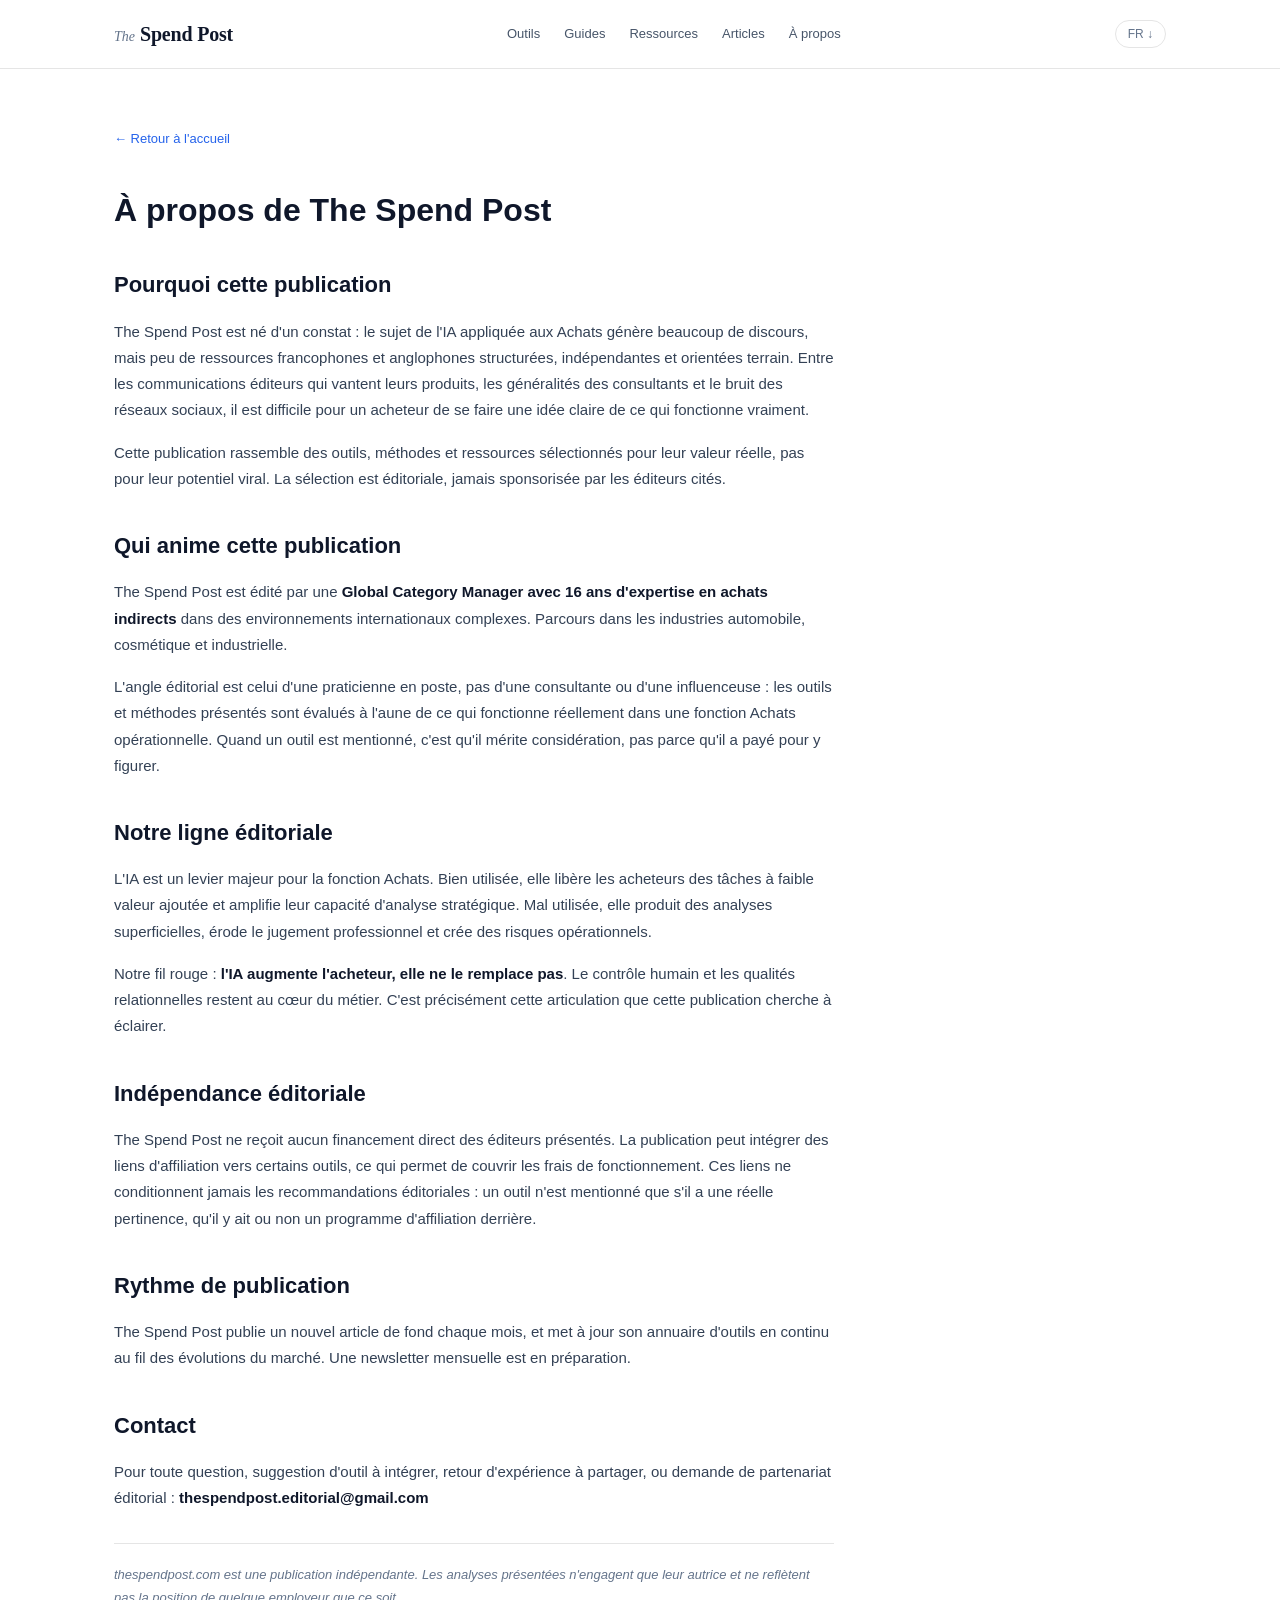
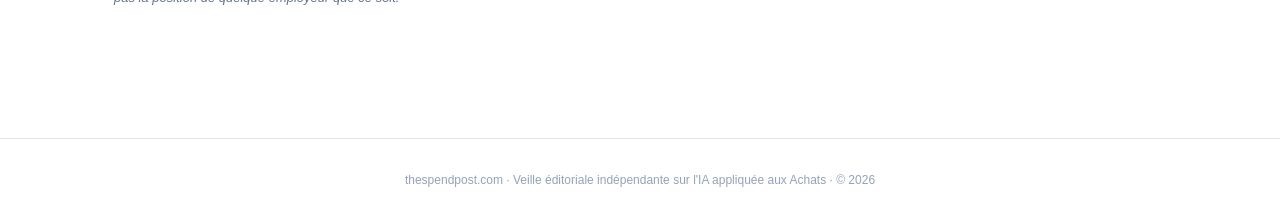
==== a-propos.html @ 8124572f "Initial site upload" ====
<!DOCTYPE html>
<html lang="fr">
<head>
  <meta charset="UTF-8">
  <meta name="viewport" content="width=device-width, initial-scale=1.0">
  <title>À propos &#124; The Spend Post</title>
  <meta name="description" content="The Spend Post est une veille éditoriale indépendante sur l'IA appliquée aux Achats, animée par une Global Category Manager avec 16 ans d'expérience.">
  <link rel="icon" type="image/svg+xml" href="favicon.svg">
  <link rel="stylesheet" href="style.css">
</head>
<body>
  <header class="header">
    <div class="container header-inner">
      <a href="index.html" class="logo-wrap">
        <span class="logo-the">The</span>
        <span class="logo-name">Spend Post</span>
      </a>
      <nav class="nav">
        <a href="outils.html">Outils</a>
        <a href="guides.html">Guides</a>
        <a href="ressources.html">Ressources</a>
        <a href="articles.html">Articles</a>
        <a href="a-propos.html">À propos</a>
      </nav>
      <button class="lang-toggle" onclick="toggleLang()">FR ↓</button>
    </div>
  </header>

  <main class="article-page">
    <div class="container">
      <a href="index.html" class="back-link">← Retour à l'accueil</a>
      <h1>À propos de The Spend Post</h1>

      <h2>Pourquoi cette publication</h2>
      <p>The Spend Post est né d'un constat : le sujet de l'IA appliquée aux Achats génère beaucoup de discours, mais peu de ressources francophones et anglophones structurées, indépendantes et orientées terrain. Entre les communications éditeurs qui vantent leurs produits, les généralités des consultants et le bruit des réseaux sociaux, il est difficile pour un acheteur de se faire une idée claire de ce qui fonctionne vraiment.</p>

      <p>Cette publication rassemble des outils, méthodes et ressources sélectionnés pour leur valeur réelle, pas pour leur potentiel viral. La sélection est éditoriale, jamais sponsorisée par les éditeurs cités.</p>

      <h2>Qui anime cette publication</h2>
      <p>The Spend Post est édité par une <strong>Global Category Manager avec 16 ans d'expertise en achats indirects</strong> dans des environnements internationaux complexes. Parcours dans les industries automobile, cosmétique et industrielle.</p>

      <p>L'angle éditorial est celui d'une praticienne en poste, pas d'une consultante ou d'une influenceuse : les outils et méthodes présentés sont évalués à l'aune de ce qui fonctionne réellement dans une fonction Achats opérationnelle. Quand un outil est mentionné, c'est qu'il mérite considération, pas parce qu'il a payé pour y figurer.</p>

      <h2>Notre ligne éditoriale</h2>
      <p>L'IA est un levier majeur pour la fonction Achats. Bien utilisée, elle libère les acheteurs des tâches à faible valeur ajoutée et amplifie leur capacité d'analyse stratégique. Mal utilisée, elle produit des analyses superficielles, érode le jugement professionnel et crée des risques opérationnels.</p>

      <p>Notre fil rouge : <strong>l'IA augmente l'acheteur, elle ne le remplace pas</strong>. Le contrôle humain et les qualités relationnelles restent au cœur du métier. C'est précisément cette articulation que cette publication cherche à éclairer.</p>

      <h2>Indépendance éditoriale</h2>
      <p>The Spend Post ne reçoit aucun financement direct des éditeurs présentés. La publication peut intégrer des liens d'affiliation vers certains outils, ce qui permet de couvrir les frais de fonctionnement. Ces liens ne conditionnent jamais les recommandations éditoriales : un outil n'est mentionné que s'il a une réelle pertinence, qu'il y ait ou non un programme d'affiliation derrière.</p>

      <h2>Rythme de publication</h2>
      <p>The Spend Post publie un nouvel article de fond chaque mois, et met à jour son annuaire d'outils en continu au fil des évolutions du marché. Une newsletter mensuelle est en préparation.</p>

      <h2>Contact</h2>
      <p>Pour toute question, suggestion d'outil à intégrer, retour d'expérience à partager, ou demande de partenariat éditorial : <strong>thespendpost.editorial@gmail.com</strong></p>

      <p style="font-size:13px;color:#64748b;font-style:italic;border-top:1px solid #e5e5e5;padding-top:20px;margin-top:32px;">thespendpost.com est une publication indépendante. Les analyses présentées n'engagent que leur autrice et ne reflètent pas la position de quelque employeur que ce soit.</p>

    </div>
  </main>

  <footer class="footer">
    <div class="container">
      thespendpost.com · Veille éditoriale indépendante sur l'IA appliquée aux Achats · © 2026
    </div>
  </footer>

  <script src="script.js"></script>
</body>
</html>
---- style.css ----
/* Reset & base */
* { box-sizing: border-box; margin: 0; padding: 0; }
body {
  font-family: -apple-system, BlinkMacSystemFont, 'Segoe UI', Roboto, sans-serif;
  color: #1a1a1a;
  line-height: 1.6;
  background: #ffffff;
}
.container { max-width: 1100px; margin: 0 auto; padding: 0 24px; }
a { color: inherit; text-decoration: none; }

/* Header */
.header {
  padding: 18px 0;
  border-bottom: 1px solid #e5e5e5;
  background: #fff;
  position: sticky;
  top: 0;
  z-index: 50;
}
.header-inner {
  display: flex;
  justify-content: space-between;
  align-items: center;
  gap: 24px;
}
.logo-wrap { display: flex; align-items: baseline; gap: 5px; text-decoration: none; }
.logo-the { font-family: Georgia, 'Times New Roman', serif; font-style: italic; font-size: 14px; color: #64748b; font-weight: 400; }
.logo-name { font-family: Georgia, 'Times New Roman', serif; font-size: 20px; font-weight: 700; color: #0f172a; letter-spacing: -0.01em; }
.nav { display: flex; gap: 24px; font-size: 13px; }
.nav a { color: #475569; transition: color 0.2s; }
.nav a:hover { color: #0f172a; }
.lang-toggle {
  font-size: 12px;
  color: #64748b;
  cursor: pointer;
  padding: 6px 12px;
  border: 1px solid #e5e5e5;
  border-radius: 99px;
  background: white;
}

/* Hero */
.hero { padding: 72px 0 48px; text-align: center; border-bottom: 1px solid #f1f5f9; }
.hero-eyebrow {
  font-size: 11px;
  color: #2563eb;
  text-transform: uppercase;
  letter-spacing: 0.12em;
  font-weight: 600;
  margin-bottom: 16px;
}
.hero h1 {
  font-size: 40px;
  font-weight: 700;
  color: #0f172a;
  letter-spacing: -0.02em;
  line-height: 1.2;
  margin: 0 0 18px;
  max-width: 660px;
  margin-left: auto;
  margin-right: auto;
}
.hero h1 span { color: #2563eb; }
.hero-sub {
  font-size: 16px;
  color: #475569;
  max-width: 600px;
  margin: 0 auto 28px;
}
.hero-cta { display: inline-flex; gap: 12px; flex-wrap: wrap; justify-content: center; }
.btn-primary, .btn-secondary {
  padding: 12px 24px;
  border-radius: 8px;
  font-size: 14px;
  font-weight: 500;
  cursor: pointer;
  transition: all 0.2s;
  display: inline-block;
}
.btn-primary { background: #0f172a; color: white; border: 1px solid #0f172a; }
.btn-primary:hover { background: #1e293b; }
.btn-secondary { background: transparent; color: #0f172a; border: 1px solid #cbd5e1; }
.btn-secondary:hover { border-color: #0f172a; }

/* Values bar */
.values { padding: 40px 0; border-bottom: 1px solid #f1f5f9; }
.values-grid { display: grid; grid-template-columns: 1fr 1fr 1fr; gap: 24px; }
.value-item { text-align: center; }
.value-icon { font-size: 24px; margin-bottom: 10px; }
.value-title { font-size: 14px; font-weight: 600; color: #0f172a; margin-bottom: 6px; }
.value-desc { font-size: 12px; color: #64748b; line-height: 1.5; }

/* Sections */
.sections { padding: 56px 0 16px; }
.section-label {
  font-size: 11px;
  color: #64748b;
  text-transform: uppercase;
  letter-spacing: 0.1em;
  font-weight: 600;
  margin-bottom: 10px;
}
.section-title {
  font-size: 24px;
  font-weight: 700;
  color: #0f172a;
  margin: 0 0 28px;
  letter-spacing: -0.01em;
}

/* Category cards */
.cat-grid { display: grid; grid-template-columns: 1fr 1fr 1fr; gap: 16px; margin-bottom: 48px; }
.cat-card {
  padding: 20px;
  border: 1px solid #e5e5e5;
  border-radius: 12px;
  cursor: pointer;
  transition: all 0.2s;
  background: white;
  display: block;
}
.cat-card:hover { border-color: #0f172a; transform: translateY(-2px); }
.cat-count {
  font-size: 11px;
  color: #2563eb;
  font-weight: 600;
  text-transform: uppercase;
  letter-spacing: 0.08em;
}
.cat-name { font-size: 15px; font-weight: 600; color: #0f172a; margin: 6px 0; }
.cat-desc { font-size: 12px; color: #64748b; line-height: 1.5; }

/* Tools list */
.tools-list { display: flex; flex-direction: column; gap: 10px; }
.tool {
  display: grid;
  grid-template-columns: 50px 1fr auto;
  align-items: center;
  gap: 16px;
  padding: 16px 18px;
  border: 1px solid #e5e5e5;
  border-radius: 10px;
  background: white;
  cursor: pointer;
  transition: border-color 0.2s;
}
.tool:hover { border-color: #0f172a; }
.tool-logo {
  width: 44px;
  height: 44px;
  border-radius: 8px;
  background: linear-gradient(135deg, #dbeafe, #bfdbfe);
  display: flex;
  align-items: center;
  justify-content: center;
  font-size: 14px;
  font-weight: 700;
  color: #1e40af;
}
.tool-name { font-size: 14px; font-weight: 600; color: #0f172a; margin-bottom: 3px; }
.tool-desc { font-size: 12px; color: #64748b; }
.tool-tag {
  font-size: 10px;
  color: #2563eb;
  background: #eff6ff;
  padding: 5px 10px;
  border-radius: 99px;
  font-weight: 500;
}

/* Articles */
.articles-grid { display: grid; grid-template-columns: 1fr 1fr; gap: 16px; }
.article-card {
  padding: 20px;
  border: 1px solid #e5e5e5;
  border-radius: 12px;
  cursor: pointer;
  transition: border-color 0.2s;
  background: white;
  display: block;
}
.article-card:hover { border-color: #0f172a; }
.article-cat {
  font-size: 10px;
  color: #2563eb;
  text-transform: uppercase;
  letter-spacing: 0.08em;
  font-weight: 600;
}
.article-title {
  font-size: 15px;
  font-weight: 600;
  color: #0f172a;
  margin: 8px 0 10px;
  line-height: 1.4;
}
.article-excerpt { font-size: 12px; color: #64748b; line-height: 1.5; }

/* About */
.about {
  padding: 32px;
  background: #f8fafc;
  border-radius: 12px;
  margin: 32px 0;
  display: grid;
  grid-template-columns: 80px 1fr;
  gap: 24px;
  align-items: center;
}
.about-avatar {
  width: 80px;
  height: 80px;
  border-radius: 12px;
  background: #0f172a;
  display: flex;
  align-items: center;
  justify-content: center;
}
.about-title { font-size: 15px; font-weight: 600; color: #0f172a; margin-bottom: 8px; }
.about-text { font-size: 13px; color: #475569; line-height: 1.6; }

/* Footer */
.footer {
  padding: 32px 0;
  border-top: 1px solid #e5e5e5;
  margin-top: 56px;
  font-size: 12px;
  color: #94a3b8;
  text-align: center;
}

/* Article page styles */
.article-page { padding: 56px 0; }
.article-page h1 {
  font-size: 32px;
  font-weight: 700;
  color: #0f172a;
  margin: 16px 0 24px;
  line-height: 1.3;
  max-width: 760px;
}
.article-page h2 {
  font-size: 22px;
  font-weight: 700;
  color: #0f172a;
  margin: 36px 0 16px;
}
.article-page h3 {
  font-size: 17px;
  font-weight: 600;
  color: #0f172a;
  margin: 24px 0 12px;
}
.article-page p {
  font-size: 15px;
  color: #334155;
  line-height: 1.75;
  margin-bottom: 16px;
  max-width: 720px;
}
.article-page ul, .article-page ol {
  margin: 16px 0 16px 24px;
  font-size: 15px;
  color: #334155;
  line-height: 1.75;
  max-width: 720px;
}
.article-page li { margin-bottom: 8px; }
.article-page strong { color: #0f172a; font-weight: 600; }
.article-page .prompt-box {
  background: #f1f5f9;
  border-left: 3px solid #2563eb;
  padding: 16px 20px;
  margin: 16px 0;
  font-family: 'Courier New', monospace;
  font-size: 13px;
  color: #1e293b;
  border-radius: 4px;
  max-width: 720px;
  white-space: pre-wrap;
}
.article-meta {
  font-size: 12px;
  color: #64748b;
  margin-bottom: 12px;
}
.back-link {
  display: inline-block;
  font-size: 13px;
  color: #2563eb;
  margin-bottom: 24px;
}

/* Tool detail page */
.tool-page-header {
  padding: 40px 0 32px;
  border-bottom: 1px solid #e5e5e5;
}
.tool-card-detail {
  padding: 24px;
  border: 1px solid #e5e5e5;
  border-radius: 12px;
  background: white;
  margin-bottom: 16px;
}
.tool-card-detail h3 {
  font-size: 18px;
  font-weight: 600;
  color: #0f172a;
  margin-bottom: 6px;
}
.tool-card-detail .tool-meta {
  font-size: 12px;
  color: #64748b;
  margin-bottom: 12px;
}
.tool-card-detail p {
  font-size: 14px;
  color: #334155;
  line-height: 1.6;
  margin-bottom: 10px;
}
.tool-cta {
  display: inline-block;
  margin-top: 12px;
  font-size: 13px;
  color: #2563eb;
  font-weight: 500;
}

/* Mobile responsive */
@media (max-width: 768px) {
  .header-inner { flex-wrap: wrap; }
  .nav { order: 3; width: 100%; justify-content: flex-start; flex-wrap: wrap; padding-top: 12px; }
  .hero h1 { font-size: 28px; }
  .hero-sub { font-size: 14px; }
  .values-grid { grid-template-columns: 1fr; gap: 20px; }
  .cat-grid { grid-template-columns: 1fr; }
  .articles-grid { grid-template-columns: 1fr; }
  .tool { grid-template-columns: 44px 1fr; }
  .tool-tag { grid-column: 2; justify-self: start; margin-top: 6px; }
  .about { grid-template-columns: 1fr; text-align: center; }
  .about-avatar { margin: 0 auto; }
}

/* Dark mode */
@media (prefers-color-scheme: dark) {
  body { background: #0a0a0a; color: #e5e5e5; }
  .header { background: #0a0a0a; border-bottom-color: #1e293b; }
  .logo-name { color: #f1f5f9; }
  .logo-the { color: #94a3b8; }
  .nav a { color: #94a3b8; }
  .nav a:hover { color: #f1f5f9; }
  .lang-toggle { background: #0a0a0a; color: #94a3b8; border-color: #1e293b; }
  .hero { border-bottom-color: #1e293b; }
  .hero h1, .section-title, .cat-name, .tool-name, .article-title, .about-title, .value-title,
  .article-page h1, .article-page h2, .article-page h3, .article-page strong,
  .tool-card-detail h3 { color: #f1f5f9; }
  .hero-sub, .cat-desc, .tool-desc, .article-excerpt, .about-text, .value-desc,
  .article-page p, .article-page ul, .article-page ol, .tool-card-detail p { color: #94a3b8; }
  .values { border-bottom-color: #1e293b; }
  .cat-card, .tool, .article-card, .tool-card-detail { background: #0f172a; border-color: #1e293b; }
  .cat-card:hover, .tool:hover, .article-card:hover, .tool-card-detail:hover { border-color: #94a3b8; }
  .btn-primary { background: #f1f5f9; color: #0f172a; border-color: #f1f5f9; }
  .btn-primary:hover { background: #e2e8f0; }
  .btn-secondary { color: #f1f5f9; border-color: #1e293b; }
  .btn-secondary:hover { border-color: #94a3b8; }
  .tool-logo { background: linear-gradient(135deg, #1e3a8a, #1e40af); color: #dbeafe; }
  .about { background: #1e293b; }
  .about-avatar { background: #f1f5f9; }
  .article-cat, .cat-count { color: #60a5fa; }
  .tool-tag { background: #1e3a8a; color: #93c5fd; }
  .footer { color: #475569; border-top-color: #1e293b; }
  .article-page .prompt-box { background: #1e293b; color: #cbd5e1; }
  .tool-page-header { border-bottom-color: #1e293b; }
}
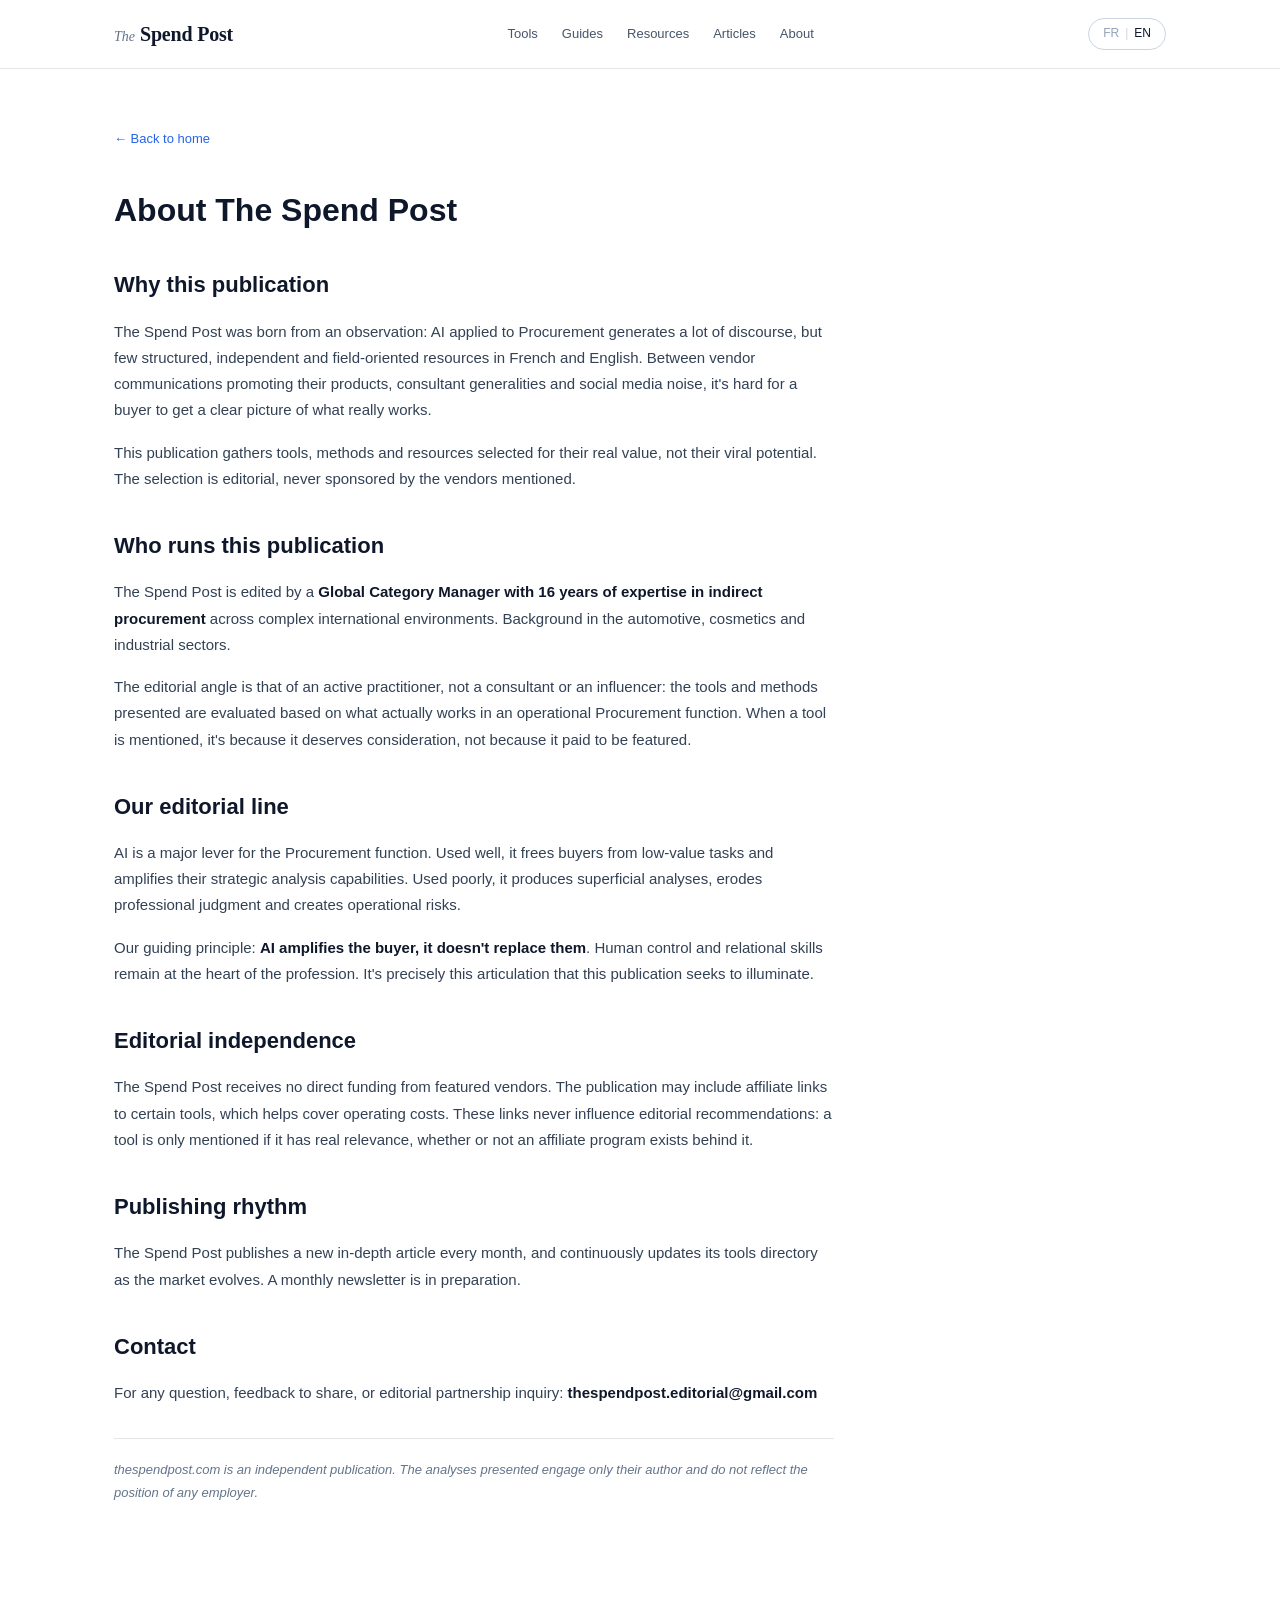
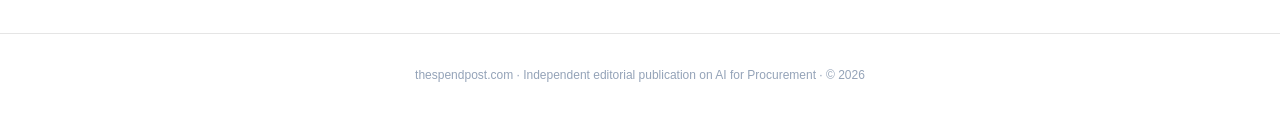
==== commit 2274e366: "Add files via upload" ====
--- a/a-propos.html
+++ b/a-propos.html
@@ -3,8 +3,8 @@
 <head>
   <meta charset="UTF-8">
   <meta name="viewport" content="width=device-width, initial-scale=1.0">
-  <title>À propos &#124; The Spend Post</title>
-  <meta name="description" content="The Spend Post est une veille éditoriale indépendante sur l'IA appliquée aux Achats, animée par une Global Category Manager avec 16 ans d'expérience.">
+  <title data-fr="À propos | The Spend Post" data-en="About | The Spend Post">À propos | The Spend Post</title>
+  <meta name="description" data-fr-content="The Spend Post est une veille éditoriale indépendante sur l'IA appliquée aux Achats, animée par une Global Category Manager avec 16 ans d'expérience." data-en-content="The Spend Post is an independent editorial publication on AI for Procurement, run by a Global Category Manager with 16 years of experience." content="The Spend Post est une veille éditoriale indépendante sur l'IA appliquée aux Achats, animée par une Global Category Manager avec 16 ans d'expérience.">
   <link rel="icon" type="image/svg+xml" href="favicon.svg">
   <link rel="stylesheet" href="style.css">
 </head>
@@ -16,53 +16,53 @@
         <span class="logo-name">Spend Post</span>
       </a>
       <nav class="nav">
-        <a href="outils.html">Outils</a>
-        <a href="guides.html">Guides</a>
-        <a href="ressources.html">Ressources</a>
-        <a href="articles.html">Articles</a>
-        <a href="a-propos.html">À propos</a>
+        <a href="outils.html" data-fr="Outils" data-en="Tools">Outils</a>
+        <a href="guides.html" data-fr="Guides" data-en="Guides">Guides</a>
+        <a href="ressources.html" data-fr="Ressources" data-en="Resources">Ressources</a>
+        <a href="articles.html" data-fr="Articles" data-en="Articles">Articles</a>
+        <a href="a-propos.html" data-fr="À propos" data-en="About">À propos</a>
       </nav>
-      <button class="lang-toggle" onclick="toggleLang()">FR ↓</button>
+      <div class="lang-pill" role="group" aria-label="Language selector"><span class="lang-option" data-lang="fr">FR</span><span class="lang-sep">|</span><span class="lang-option" data-lang="en">EN</span></div>
     </div>
   </header>
 
   <main class="article-page">
     <div class="container">
-      <a href="index.html" class="back-link">← Retour à l'accueil</a>
-      <h1>À propos de The Spend Post</h1>
+      <a href="index.html" class="back-link" data-fr="← Retour à l'accueil" data-en="← Back to home">← Retour à l'accueil</a>
+      <h1 data-fr="À propos de The Spend Post" data-en="About The Spend Post">À propos de The Spend Post</h1>
 
-      <h2>Pourquoi cette publication</h2>
-      <p>The Spend Post est né d'un constat : le sujet de l'IA appliquée aux Achats génère beaucoup de discours, mais peu de ressources francophones et anglophones structurées, indépendantes et orientées terrain. Entre les communications éditeurs qui vantent leurs produits, les généralités des consultants et le bruit des réseaux sociaux, il est difficile pour un acheteur de se faire une idée claire de ce qui fonctionne vraiment.</p>
+      <h2 data-fr="Pourquoi cette publication" data-en="Why this publication">Pourquoi cette publication</h2>
+      <p data-fr="The Spend Post est né d'un constat : le sujet de l'IA appliquée aux Achats génère beaucoup de discours, mais peu de ressources francophones et anglophones structurées, indépendantes et orientées terrain. Entre les communications éditeurs qui vantent leurs produits, les généralités des consultants et le bruit des réseaux sociaux, il est difficile pour un acheteur de se faire une idée claire de ce qui fonctionne vraiment." data-en="The Spend Post was born from an observation: AI applied to Procurement generates a lot of discourse, but few structured, independent and field-oriented resources in French and English. Between vendor communications promoting their products, consultant generalities and social media noise, it's hard for a buyer to get a clear picture of what really works.">The Spend Post est né d'un constat : le sujet de l'IA appliquée aux Achats génère beaucoup de discours, mais peu de ressources francophones et anglophones structurées, indépendantes et orientées terrain. Entre les communications éditeurs qui vantent leurs produits, les généralités des consultants et le bruit des réseaux sociaux, il est difficile pour un acheteur de se faire une idée claire de ce qui fonctionne vraiment.</p>
 
-      <p>Cette publication rassemble des outils, méthodes et ressources sélectionnés pour leur valeur réelle, pas pour leur potentiel viral. La sélection est éditoriale, jamais sponsorisée par les éditeurs cités.</p>
+      <p data-fr="Cette publication rassemble des outils, méthodes et ressources sélectionnés pour leur valeur réelle, pas pour leur potentiel viral. La sélection est éditoriale, jamais sponsorisée par les éditeurs cités." data-en="This publication gathers tools, methods and resources selected for their real value, not their viral potential. The selection is editorial, never sponsored by the vendors mentioned.">Cette publication rassemble des outils, méthodes et ressources sélectionnés pour leur valeur réelle, pas pour leur potentiel viral. La sélection est éditoriale, jamais sponsorisée par les éditeurs cités.</p>
 
-      <h2>Qui anime cette publication</h2>
-      <p>The Spend Post est édité par une <strong>Global Category Manager avec 16 ans d'expertise en achats indirects</strong> dans des environnements internationaux complexes. Parcours dans les industries automobile, cosmétique et industrielle.</p>
+      <h2 data-fr="Qui anime cette publication" data-en="Who runs this publication">Qui anime cette publication</h2>
+      <p data-fr="The Spend Post est édité par une &lt;strong&gt;Global Category Manager avec 16 ans d'expertise en achats indirects&lt;/strong&gt; dans des environnements internationaux complexes. Parcours dans les industries automobile, cosmétique et industrielle." data-en="The Spend Post is edited by a &lt;strong&gt;Global Category Manager with 16 years of expertise in indirect procurement&lt;/strong&gt; across complex international environments. Background in the automotive, cosmetics and industrial sectors." data-html>The Spend Post est édité par une <strong>Global Category Manager avec 16 ans d'expertise en achats indirects</strong> dans des environnements internationaux complexes. Parcours dans les industries automobile, cosmétique et industrielle.</p>
 
-      <p>L'angle éditorial est celui d'une praticienne en poste, pas d'une consultante ou d'une influenceuse : les outils et méthodes présentés sont évalués à l'aune de ce qui fonctionne réellement dans une fonction Achats opérationnelle. Quand un outil est mentionné, c'est qu'il mérite considération, pas parce qu'il a payé pour y figurer.</p>
+      <p data-fr="L'angle éditorial est celui d'une praticienne en poste, pas d'une consultante ou d'une influenceuse : les outils et méthodes présentés sont évalués à l'aune de ce qui fonctionne réellement dans une fonction Achats opérationnelle. Quand un outil est mentionné, c'est qu'il mérite considération, pas parce qu'il a payé pour y figurer." data-en="The editorial angle is that of an active practitioner, not a consultant or an influencer: the tools and methods presented are evaluated based on what actually works in an operational Procurement function. When a tool is mentioned, it's because it deserves consideration, not because it paid to be featured.">L'angle éditorial est celui d'une praticienne en poste, pas d'une consultante ou d'une influenceuse : les outils et méthodes présentés sont évalués à l'aune de ce qui fonctionne réellement dans une fonction Achats opérationnelle. Quand un outil est mentionné, c'est qu'il mérite considération, pas parce qu'il a payé pour y figurer.</p>
 
-      <h2>Notre ligne éditoriale</h2>
-      <p>L'IA est un levier majeur pour la fonction Achats. Bien utilisée, elle libère les acheteurs des tâches à faible valeur ajoutée et amplifie leur capacité d'analyse stratégique. Mal utilisée, elle produit des analyses superficielles, érode le jugement professionnel et crée des risques opérationnels.</p>
+      <h2 data-fr="Notre ligne éditoriale" data-en="Our editorial line">Notre ligne éditoriale</h2>
+      <p data-fr="L'IA est un levier majeur pour la fonction Achats. Bien utilisée, elle libère les acheteurs des tâches à faible valeur ajoutée et amplifie leur capacité d'analyse stratégique. Mal utilisée, elle produit des analyses superficielles, érode le jugement professionnel et crée des risques opérationnels." data-en="AI is a major lever for the Procurement function. Used well, it frees buyers from low-value tasks and amplifies their strategic analysis capabilities. Used poorly, it produces superficial analyses, erodes professional judgment and creates operational risks.">L'IA est un levier majeur pour la fonction Achats. Bien utilisée, elle libère les acheteurs des tâches à faible valeur ajoutée et amplifie leur capacité d'analyse stratégique. Mal utilisée, elle produit des analyses superficielles, érode le jugement professionnel et crée des risques opérationnels.</p>
 
-      <p>Notre fil rouge : <strong>l'IA augmente l'acheteur, elle ne le remplace pas</strong>. Le contrôle humain et les qualités relationnelles restent au cœur du métier. C'est précisément cette articulation que cette publication cherche à éclairer.</p>
+      <p data-fr="Notre fil rouge : &lt;strong&gt;l'IA augmente l'acheteur, elle ne le remplace pas&lt;/strong&gt;. Le contrôle humain et les qualités relationnelles restent au cœur du métier. C'est précisément cette articulation que cette publication cherche à éclairer." data-en="Our guiding principle: &lt;strong&gt;AI amplifies the buyer, it doesn't replace them&lt;/strong&gt;. Human control and relational skills remain at the heart of the profession. It's precisely this articulation that this publication seeks to illuminate." data-html>Notre fil rouge : <strong>l'IA augmente l'acheteur, elle ne le remplace pas</strong>. Le contrôle humain et les qualités relationnelles restent au cœur du métier. C'est précisément cette articulation que cette publication cherche à éclairer.</p>
 
-      <h2>Indépendance éditoriale</h2>
-      <p>The Spend Post ne reçoit aucun financement direct des éditeurs présentés. La publication peut intégrer des liens d'affiliation vers certains outils, ce qui permet de couvrir les frais de fonctionnement. Ces liens ne conditionnent jamais les recommandations éditoriales : un outil n'est mentionné que s'il a une réelle pertinence, qu'il y ait ou non un programme d'affiliation derrière.</p>
+      <h2 data-fr="Indépendance éditoriale" data-en="Editorial independence">Indépendance éditoriale</h2>
+      <p data-fr="The Spend Post ne reçoit aucun financement direct des éditeurs présentés. La publication peut intégrer des liens d'affiliation vers certains outils, ce qui permet de couvrir les frais de fonctionnement. Ces liens ne conditionnent jamais les recommandations éditoriales : un outil n'est mentionné que s'il a une réelle pertinence, qu'il y ait ou non un programme d'affiliation derrière." data-en="The Spend Post receives no direct funding from featured vendors. The publication may include affiliate links to certain tools, which helps cover operating costs. These links never influence editorial recommendations: a tool is only mentioned if it has real relevance, whether or not an affiliate program exists behind it.">The Spend Post ne reçoit aucun financement direct des éditeurs présentés. La publication peut intégrer des liens d'affiliation vers certains outils, ce qui permet de couvrir les frais de fonctionnement. Ces liens ne conditionnent jamais les recommandations éditoriales : un outil n'est mentionné que s'il a une réelle pertinence, qu'il y ait ou non un programme d'affiliation derrière.</p>
 
-      <h2>Rythme de publication</h2>
-      <p>The Spend Post publie un nouvel article de fond chaque mois, et met à jour son annuaire d'outils en continu au fil des évolutions du marché. Une newsletter mensuelle est en préparation.</p>
+      <h2 data-fr="Rythme de publication" data-en="Publishing rhythm">Rythme de publication</h2>
+      <p data-fr="The Spend Post publie un nouvel article de fond chaque mois, et met à jour son annuaire d'outils en continu au fil des évolutions du marché. Une newsletter mensuelle est en préparation." data-en="The Spend Post publishes a new in-depth article every month, and continuously updates its tools directory as the market evolves. A monthly newsletter is in preparation.">The Spend Post publie un nouvel article de fond chaque mois, et met à jour son annuaire d'outils en continu au fil des évolutions du marché. Une newsletter mensuelle est en préparation.</p>
 
-      <h2>Contact</h2>
-      <p>Pour toute question, suggestion d'outil à intégrer, retour d'expérience à partager, ou demande de partenariat éditorial : <strong>thespendpost.editorial@gmail.com</strong></p>
+      <h2 data-fr="Contact" data-en="Contact">Contact</h2>
+      <p data-fr="Pour toute question, retour d'expérience à partager, ou demande de partenariat éditorial : &lt;strong&gt;thespendpost.editorial@gmail.com&lt;/strong&gt;" data-en="For any question, feedback to share, or editorial partnership inquiry: &lt;strong&gt;thespendpost.editorial@gmail.com&lt;/strong&gt;" data-html>Pour toute question, retour d'expérience à partager, ou demande de partenariat éditorial : <strong>thespendpost.editorial@gmail.com</strong></p>
 
-      <p style="font-size:13px;color:#64748b;font-style:italic;border-top:1px solid #e5e5e5;padding-top:20px;margin-top:32px;">thespendpost.com est une publication indépendante. Les analyses présentées n'engagent que leur autrice et ne reflètent pas la position de quelque employeur que ce soit.</p>
+      <p style="font-size:13px;color:#64748b;font-style:italic;border-top:1px solid #e5e5e5;padding-top:20px;margin-top:32px;" data-fr="thespendpost.com est une publication indépendante. Les analyses présentées n'engagent que leur autrice et ne reflètent pas la position de quelque employeur que ce soit." data-en="thespendpost.com is an independent publication. The analyses presented engage only their author and do not reflect the position of any employer.">thespendpost.com est une publication indépendante. Les analyses présentées n'engagent que leur autrice et ne reflètent pas la position de quelque employeur que ce soit.</p>
 
     </div>
   </main>
 
   <footer class="footer">
     <div class="container">
-      thespendpost.com · Veille éditoriale indépendante sur l'IA appliquée aux Achats · © 2026
+      <span data-fr="thespendpost.com · Veille éditoriale indépendante sur l'IA appliquée aux Achats · © 2026" data-en="thespendpost.com · Independent editorial publication on AI for Procurement · © 2026">thespendpost.com · Veille éditoriale indépendante sur l'IA appliquée aux Achats · © 2026</span>
     </div>
   </footer>
 
--- a/style.css
+++ b/style.css
@@ -30,14 +30,33 @@
 .nav { display: flex; gap: 24px; font-size: 13px; }
 .nav a { color: #475569; transition: color 0.2s; }
 .nav a:hover { color: #0f172a; }
-.lang-toggle {
+.lang-pill {
+  display: inline-flex;
+  align-items: center;
+  gap: 4px;
+  padding: 5px 12px;
+  border: 1px solid #cbd5e1;
+  border-radius: 99px;
   font-size: 12px;
-  color: #64748b;
-  cursor: pointer;
-  padding: 6px 12px;
-  border: 1px solid #e5e5e5;
-  border-radius: 99px;
   background: white;
+  cursor: pointer;
+  user-select: none;
+  transition: border-color 0.2s;
+}
+.lang-pill:hover { border-color: #0f172a; }
+.lang-option {
+  padding: 0 2px;
+  cursor: pointer;
+  transition: color 0.2s;
+  color: #94a3b8;
+}
+.lang-option.active {
+  color: #0f172a;
+  font-weight: 500;
+}
+.lang-sep {
+  color: #cbd5e1;
+  pointer-events: none;
 }
 
 /* Hero */
@@ -232,6 +251,33 @@
 
 /* Article page styles */
 .article-page { padding: 56px 0; }
+
+/* Article à venir — état placeholder */
+.article-card.coming-soon {
+  background: #f8fafc;
+  border-style: dashed;
+  border-color: #94a3b8;
+  cursor: default;
+  pointer-events: none;
+}
+.article-card.coming-soon:hover { border-color: #94a3b8; }
+.article-card.coming-soon .article-cat { color: #94a3b8; }
+.article-card.coming-soon .article-title {
+  color: #64748b;
+  font-style: italic;
+}
+.article-card.coming-soon .article-excerpt { color: #94a3b8; }
+.coming-soon-badge {
+  display: inline-block;
+  font-size: 10px;
+  color: #2563eb;
+  background: #eff6ff;
+  padding: 4px 10px;
+  border-radius: 99px;
+  font-weight: 600;
+  margin-bottom: 10px;
+}
+
 .article-page h1 {
   font-size: 32px;
   font-weight: 700;
@@ -352,7 +398,11 @@
   .logo-the { color: #94a3b8; }
   .nav a { color: #94a3b8; }
   .nav a:hover { color: #f1f5f9; }
-  .lang-toggle { background: #0a0a0a; color: #94a3b8; border-color: #1e293b; }
+  .lang-pill { background: #0a0a0a; border-color: #1e293b; }
+  .lang-pill:hover { border-color: #94a3b8; }
+  .lang-option { color: #475569; }
+  .lang-option.active { color: #f1f5f9; }
+  .lang-sep { color: #1e293b; }
   .hero { border-bottom-color: #1e293b; }
   .hero h1, .section-title, .cat-name, .tool-name, .article-title, .about-title, .value-title,
   .article-page h1, .article-page h2, .article-page h3, .article-page strong,
@@ -362,6 +412,11 @@
   .values { border-bottom-color: #1e293b; }
   .cat-card, .tool, .article-card, .tool-card-detail { background: #0f172a; border-color: #1e293b; }
   .cat-card:hover, .tool:hover, .article-card:hover, .tool-card-detail:hover { border-color: #94a3b8; }
+  .article-card.coming-soon { background: #0f172a; border-color: #475569; }
+  .article-card.coming-soon .article-title { color: #94a3b8; }
+  .article-card.coming-soon .article-cat,
+  .article-card.coming-soon .article-excerpt { color: #64748b; }
+  .coming-soon-badge { background: #1e3a5f; color: #60a5fa; }
   .btn-primary { background: #f1f5f9; color: #0f172a; border-color: #f1f5f9; }
   .btn-primary:hover { background: #e2e8f0; }
   .btn-secondary { color: #f1f5f9; border-color: #1e293b; }
